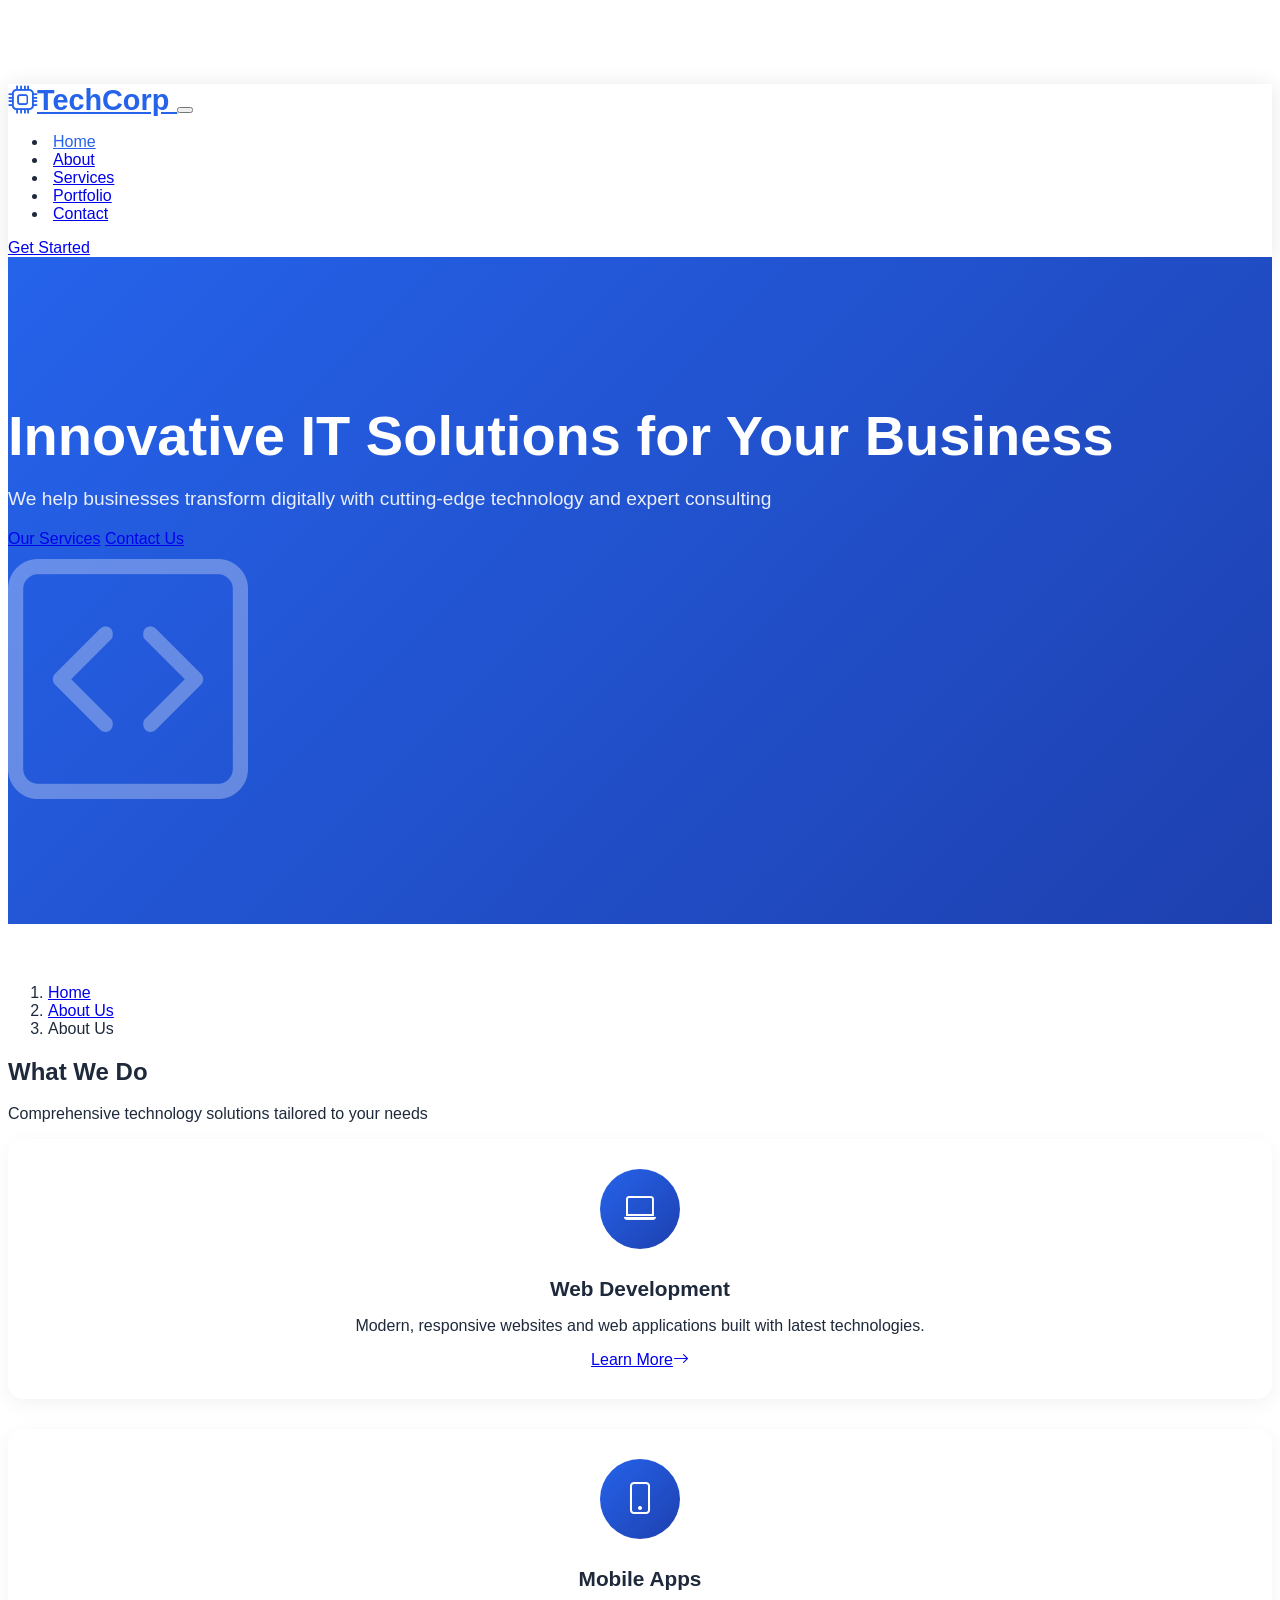
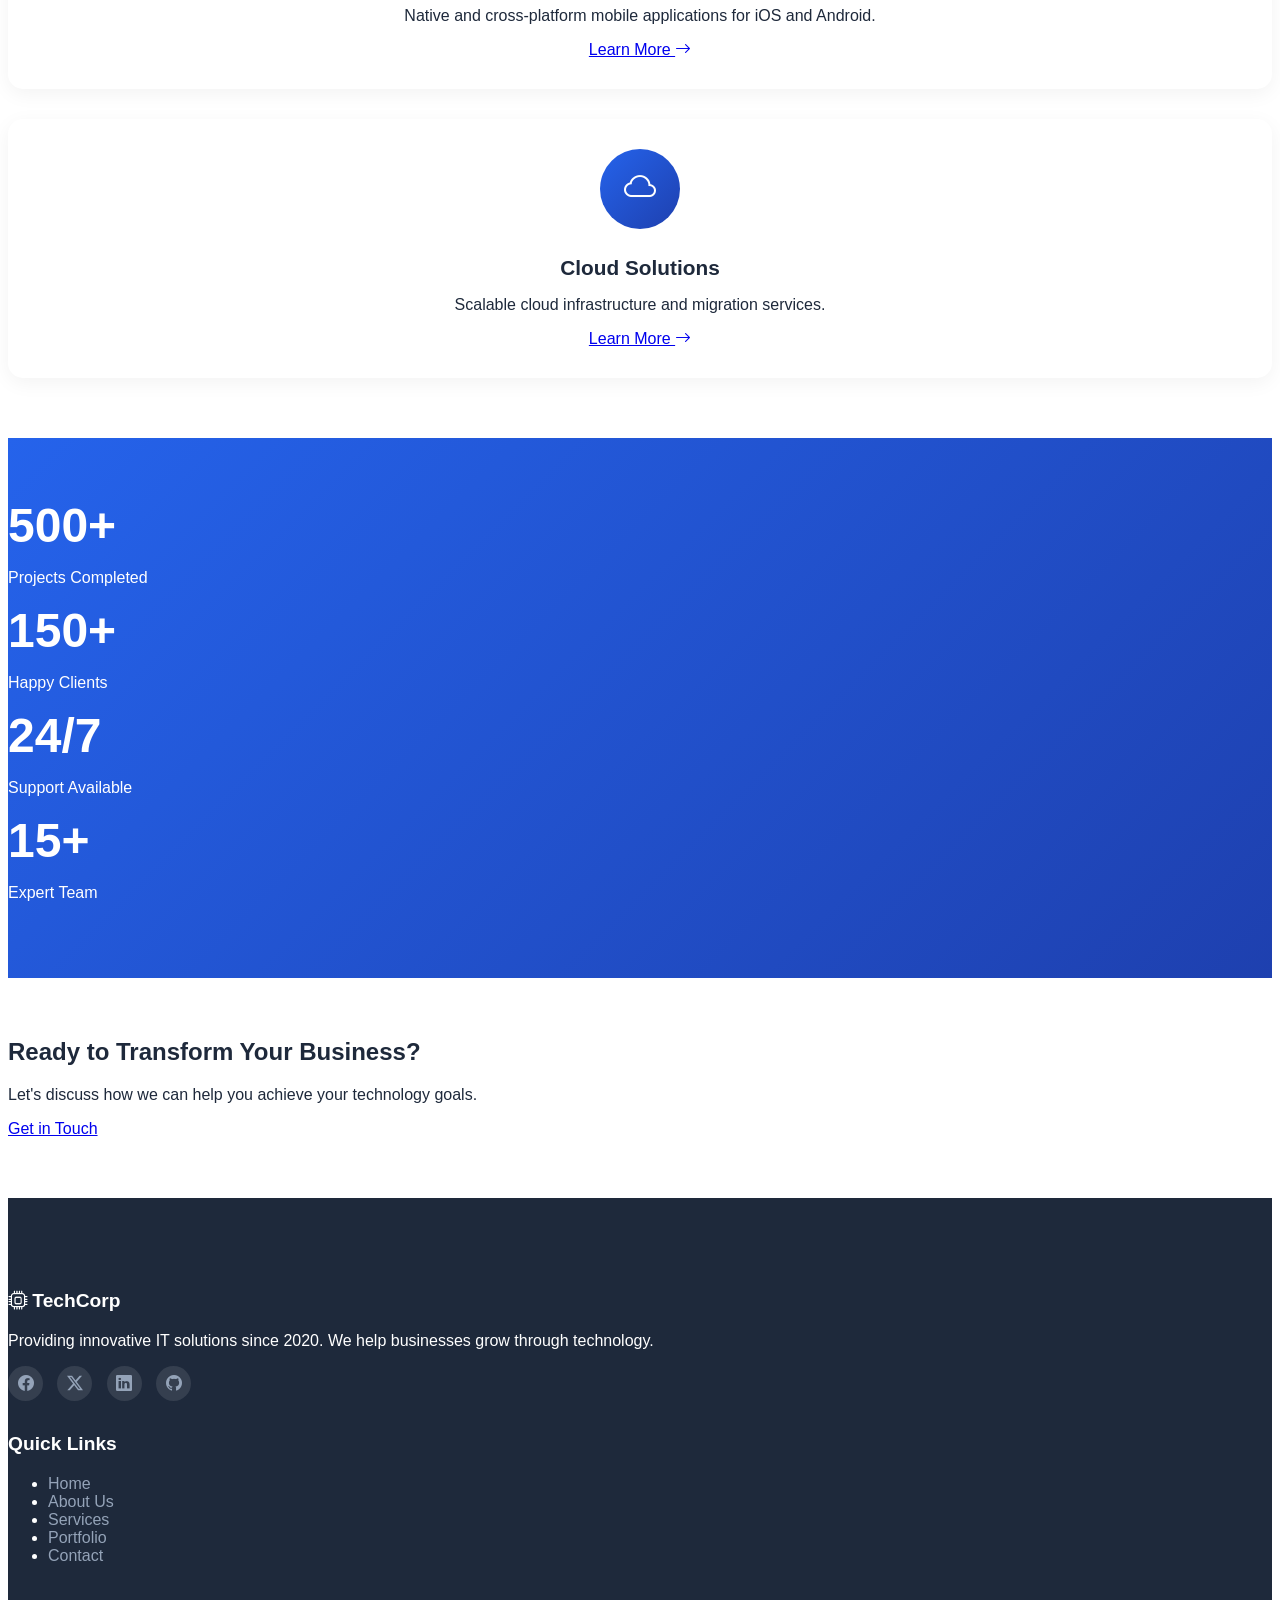
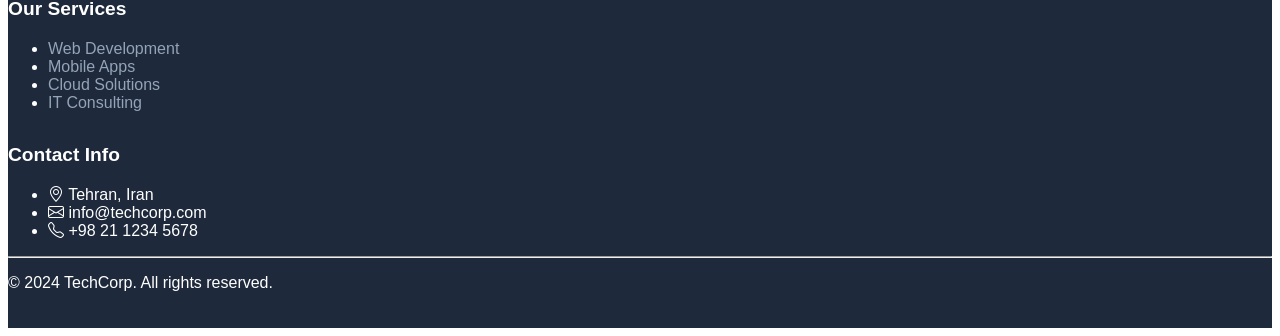
==== index.html @ d5554f4e "Add files via upload" ====
<!doctype html>
<html lang="en">
    <head>
        <meta charset="UTF-8" />
        <meta name="viewport" content="width=device-width, initial-scale=1.0" />
        <title>TechCorp | Professional IT Solutions</title>

        <!-- Bootstrap 5.3.8 CSS -->
        <link rel="stylesheet" href="Assets/css/bootstrap.min.css" />
        <link rel="stylesheet" href="Assets/css/bootstrap-icons.min.css" />

        <style>
            /* ========== GLOBAL STYLES ========== */
            :root {
                --primary: #2563eb;
                --primary-dark: #1e40af;
                --secondary: #64748b;
                --dark: #1e293b;
                --light: #f8fafc;
            }
            body {
                font-family: "Segoe UI", Tahoma, Geneva, Verdana, sans-serif;
                color: var(--dark);
                padding-top: 76px;
            }
            /* ========== NAVBAR STYLES ========== */
            .navbar {
                box-shadow: 0 2px 20px rgba(0, 0, 0, 0.1);
                background: white !important;
            }

            .navbar-brand {
                font-size: 1.8rem;
                font-weight: bold;
                color: var(--primary) !important;
            }

            .nav-link {
                font-weight: 500;
                margin: 0 5px;
                transition: all 0.3s;
            }

            .nav-link:hover,
            .nav-link.active {
                color: var(--primary) !important;
            }
            /* ========== HERO SECTION ========== */
            .hero {
                background: linear-gradient(
                    135deg,
                    var(--primary) 0%,
                    var(--primary-dark) 100%
                );
                color: white;
                padding: 100px 0;
                margin-bottom: 60px;
            }

            .hero h1 {
                font-size: 3.5rem;
                font-weight: bold;
                margin-bottom: 20px;
            }

            .hero .lead {
                font-size: 1.2rem;
                opacity: 0.9;
            }
            /* ========== SERVICES SECTION ========== */
            .service-card {
                text-align: center;
                padding: 30px 20px;
                border-radius: 15px;
                transition: all 0.3s;
                border: none;
                box-shadow: 0 5px 20px rgba(0, 0, 0, 0.05);
                margin-bottom: 30px;
                height: 100%;
            }

            .service-card:hover {
                transform: translateY(-10px);
                box-shadow: 0 15px 40px rgba(0, 0, 0, 0.1);
            }
            .service-icon {
                width: 80px;
                height: 80px;
                background: linear-gradient(
                    135deg,
                    var(--primary) 0%,
                    var(--primary-dark) 100%
                );
                border-radius: 50%;
                display: flex;
                align-items: center;
                justify-content: center;
                margin: 0 auto 20px;
                color: white;
                font-size: 2rem;
            }

            .service-card h4 {
                margin-bottom: 15px;
                font-size: 1.3rem;
            }
            /* ========== STATS SECTION ========== */
            .stats-section {
                background: linear-gradient(
                    135deg,
                    var(--primary) 0%,
                    var(--primary-dark) 100%
                );
                color: white;
                padding: 60px 0;
                margin: 60px 0;
            }

            .stat-number {
                font-size: 3rem;
                font-weight: bold;
                margin-bottom: 10px;
            }
            /* ========== FOOTER ========== */
            footer {
                background: var(--dark);
                color: white;
                padding: 60px 0 20px;
                margin-top: 60px;
            }

            footer h5 {
                margin-bottom: 20px;
                font-size: 1.2rem;
            }

            footer a {
                color: #94a3b8;
                text-decoration: none;
                transition: all 0.3s;
            }
            footer a:hover {
                color: white;
            }

            .social-links a {
                display: inline-block;
                width: 35px;
                height: 35px;
                background: rgba(255, 255, 255, 0.1);
                border-radius: 50%;
                text-align: center;
                line-height: 35px;
                margin-right: 10px;
                transition: all 0.3s;
            }
            .social-links a:hover {
                background: var(--primary);
                transform: translateY(-3px);
            }
            /* ========== RESPONSIVE ========== */
            @media (max-width: 768px) {
                .hero h1 {
                    font-size: 2rem;
                }
                .stat-number {
                    font-size: 2rem;
                }
            }
        </style>
    </head>
    <body>
        <!-- start navbar -->
        <nav class="navbar navbar-expand-lg fixed-top">
            <div class="container">
                <a href="index.html" class="navbar-brand">
                    <i class="bi bi-cpu me-2"></i>TechCorp
                </a>
                <button
                    class="navbar-toggler"
                    type="button"
                    data-bs-toggle="collapse"
                    data-bs-target="#mainNav"
                >
                    <span class="navbar-toggler-icon"></span>
                </button>
                <div class="collapse navbar-collapse" id="mainNav">
                    <ul class="navbar-nav ms-auto mb-2 mb-lg-0">
                        <li class="nav-item">
                            <a href="index.html" class="nav-link active"
                                >Home</a
                            >
                        </li>
                        <li class="nav-item">
                            <a href="about.html" class="nav-link">About</a>
                        </li>
                        <li class="nav-item">
                            <a href="services.html" class="nav-link"
                                >Services</a
                            >
                        </li>
                        <li class="nav-item">
                            <a href="portfolio.html" class="nav-link"
                                >Portfolio</a
                            >
                        </li>
                        <li class="nav-item">
                            <a href="contact.html" class="nav-link">Contact</a>
                        </li>
                    </ul>
                    <a href="contact.html" class="btn btn-secondary ms-lg-3"
                        >Get Started</a
                    >
                </div>
            </div>
        </nav>
        <!-- end navbar -->

        <!-- start HERO SECTION -->
        <section class="hero">
            <div class="container">
                <div class="row align-items-center">
                    <div class="col-lg-6">
                        <h1>Innovative IT Solutions for Your Business</h1>
                        <p class="lead mb-4">
                            We help businesses transform digitally with
                            cutting-edge technology and expert consulting
                        </p>
                        <div class="d-flex gap-3">
                            <a href="services.html" class="btn btn-light btn-lg"
                                >Our Services</a
                            >
                            <a
                                href="contact.html"
                                class="btn btn-outline-light btn-lg"
                                >Contact Us</a
                            >
                        </div>
                    </div>
                    <div class="col-lg-6 text-center d-none d-lg-block">
                        <i
                            class="bi bi-code-square"
                            style="font-size: 15rem; opacity: 0.3"
                        ></i>
                    </div>
                </div>
            </div>
        </section>
        <!-- end HERO SECTION -->

        <!-- start Breadcrumb -->
        <nav class="mb-4" aria-label="breadcrumb">
            <ol class="breadcrumb ms-5">
                <li class="breadcrumb-item">
                    <a href="index.html" class="text-decoration-none">Home</a>
                </li>
                <li class="breadcrumb-item">
                    <a href="#" class="text-decoration-none">About Us</a>
                </li>
                <li class="breadcrumb-item active" aria-current="page">
                    About Us
                </li>
            </ol>
        </nav>
        <!-- end Breadcrumb -->

        <!-- start SERVICES PREVIEW -->
        <div class="container">
            <div class="text-center mb-5">
                <h2 class="fw-bold">What We Do</h2>
                <p class="text-muted mt-4 mb-4">
                    Comprehensive technology solutions tailored to your needs
                </p>
                <div class="border-bottom w-25 mx-auto"></div>
            </div>
            <div class="row">
                <div class="col-md-4">
                    <div class="service-card">
                        <div class="service-icon">
                            <i class="bi bi-laptop"></i>
                        </div>
                        <h4>Web Development</h4>
                        <p class="text-muted" style="height: 25%">
                            Modern, responsive websites and web applications
                            built with latest technologies.
                        </p>
                        <a
                            href="services.html"
                            class="btn btn-link text-primary"
                            >Learn More<span
                                class="bi bi-arrow-right ms-2"
                            ></span
                        ></a>
                    </div>
                </div>
                <div class="col-md-4">
                    <div class="service-card">
                        <div class="service-icon">
                            <i class="bi bi-phone"></i>
                        </div>
                        <h4>Mobile Apps</h4>
                        <p class="text-muted" style="height: 25%">
                            Native and cross-platform mobile applications for
                            iOS and Android.
                        </p>
                        <a
                            href="services.html"
                            class="btn btn-link text-primary"
                            >Learn More
                            <span class="bi bi-arrow-right ms-2"></span
                        ></a>
                    </div>
                </div>
                <div class="col-md-4">
                    <div class="service-card">
                        <div class="service-icon">
                            <i class="bi bi-cloud"></i>
                        </div>
                        <h4>Cloud Solutions</h4>
                        <p class="text-muted" style="height: 25%">
                            Scalable cloud infrastructure and migration
                            services.
                        </p>
                        <a
                            href="services.html"
                            class="btn btn-link text-primary"
                            >Learn More
                            <span class="bi bi-arrow-right ms-2"></span
                        ></a>
                    </div>
                </div>
            </div>
        </div>
        <!-- end SERVICES PREVIEW -->
        <!-- start STATS SECTION -->
        <section class="stats-section">
            <div class="container">
                <div class="row text-center">
                    <div class="col-md-3">
                        <div class="stat-number">500+</div>
                        <p>Projects Completed</p>
                    </div>
                    <div class="col-md-3">
                        <div class="stat-number">150+</div>
                        <p>Happy Clients</p>
                    </div>
                    <div class="col-md-3">
                        <div class="stat-number">24/7</div>
                        <p>Support Available</p>
                    </div>
                    <div class="col-md-3">
                        <div class="stat-number">15+</div>
                        <p>Expert Team</p>
                    </div>
                </div>
            </div>
        </section>
        <!-- end STATS SECTION -->
        <!-- start CTA SECTION -->
        <div class="container">
            <div class="row justify-content-center">
                <div class="col-lg-8 text-center">
                    <h2 class="fw-bold">Ready to Transform Your Business?</h2>
                    <p class="text-muted mb-4 mt-4">
                        Let's discuss how we can help you achieve your
                        technology goals.
                    </p>
                    <a href="contact.html" class="btn btn-primary btn-lg"
                        >Get in Touch</a
                    >
                </div>
            </div>
        </div>
        <!-- end CTA SECTION -->
        <!-- start footer -->
        <footer>
            <div class="container">
                <div class="row">
                    <div class="col-md-4 mb-4">
                        <h5><i class="bi bi-cpu"></i> TechCorp</h5>
                        <p class="text-secondary">
                            Providing innovative IT solutions since 2020. We
                            help businesses grow through technology.
                        </p>
                        <div class="social-links">
                            <a href="#"><i class="bi bi-facebook"></i></a>
                            <a href="#"><i class="bi bi-twitter-x"></i></a>
                            <a href="#"><i class="bi bi-linkedin"></i></a>
                            <a href="#"><i class="bi bi-github"></i></a>
                        </div>
                    </div>
                    <div class="col-md-2 mb-4">
                        <h5>Quick Links</h5>
                        <ul class="list-unstyled">
                            <li><a href="index.html">Home</a></li>
                            <li><a href="about.html">About Us</a></li>
                            <li><a href="services.html">Services</a></li>
                            <li><a href="portfolio.html">Portfolio</a></li>
                            <li><a href="contact.html">Contact</a></li>
                        </ul>
                    </div>
                    <div class="col-md-3 mb-4">
                        <h5>Our Services</h5>
                        <ul class="list-unstyled">
                            <li><a href="services.html">Web Development</a></li>
                            <li><a href="services.html">Mobile Apps</a></li>
                            <li><a href="services.html">Cloud Solutions</a></li>
                            <li><a href="services.html">IT Consulting</a></li>
                        </ul>
                    </div>
                    <div class="col-md-3 mb-4">
                        <h5>Contact Info</h5>
                        <ul class="list-unstyled">
                            <li><i class="bi bi-geo-alt"></i> Tehran, Iran</li>
                            <li class="pt-2 pb-2">
                                <i class="bi bi-envelope"></i> info@techcorp.com
                            </li>
                            <li>
                                <i class="bi bi-telephone"></i> +98 21 1234 5678
                            </li>
                        </ul>
                    </div>
                </div>
                <hr class="border-secondary" />
                <div class="text-center text-secondary">
                    <p class="mb-0">
                        &copy; 2024 TechCorp. All rights reserved.
                    </p>
                </div>
            </div>
        </footer>
        <!-- end footer -->

        <script src="Assets/JS/bootstrap.bundle.min.js"></script>

        <!-- Back to Top Button -->
        <button
            onclick="scrollToTop()"
            id="backToTopBtn"
            class="btn btn-primary rounded-circle position-fixed"
            style="
                bottom: 20px;
                right: 20px;
                width: 45px;
                height: 45px;
                display: none;
                z-index: 99;
            "
        >
            <span class="bi-arrow-up"></span>
        </button>

        <script>
            // دکمه بازگشت به بالا
            window.onscroll = function () {
                const btn = document.getElementById("backToTopBtn");
                if (
                    document.body.scrollTop > 300 ||
                    document.documentElement.scrollTop > 300
                ) {
                    btn.style.display = "block";
                } else {
                    btn.style.display = "none";
                }
            };

            function scrollToTop() {
                window.scrollTo({ top: 0, behavior: "smooth" });
            }
        </script>
    </body>
</html>
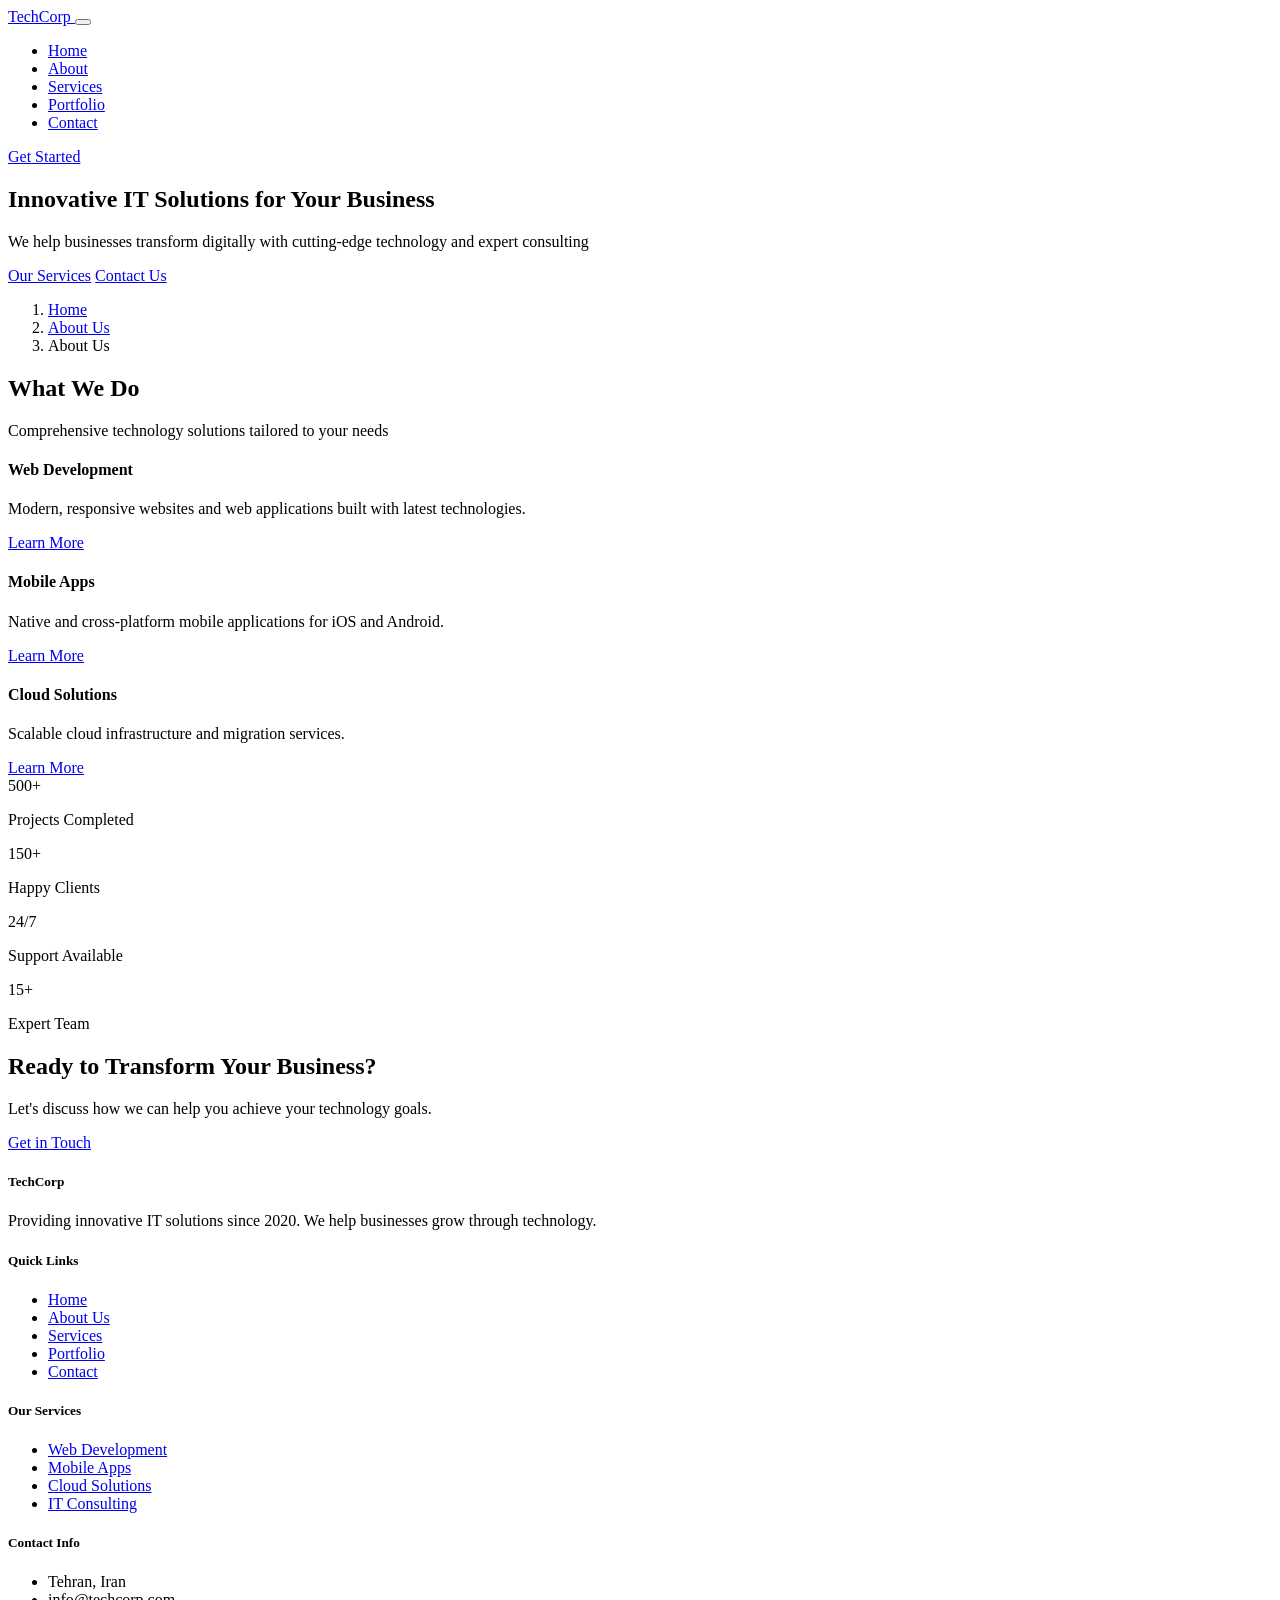
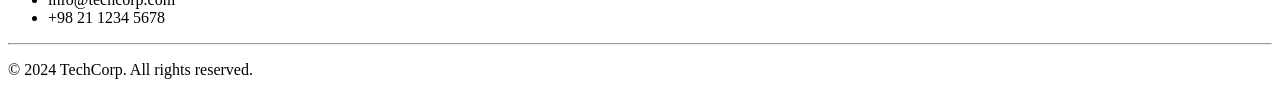
==== commit 88c0bb85: "add script.js and meta description" ====
--- a/index.html
+++ b/index.html
@@ -3,171 +3,16 @@
     <head>
         <meta charset="UTF-8" />
         <meta name="viewport" content="width=device-width, initial-scale=1.0" />
+        <meta
+            name="description"
+            content="TechCorp provides innovative IT solutions including web development, mobile apps, cloud services, and IT consulting. Transform your business with our expert team."
+        />
         <title>TechCorp | Professional IT Solutions</title>
 
         <!-- Bootstrap 5.3.8 CSS -->
-        <link rel="stylesheet" href="Assets/css/bootstrap.min.css" />
-        <link rel="stylesheet" href="Assets/css/bootstrap-icons.min.css" />
-
-        <style>
-            /* ========== GLOBAL STYLES ========== */
-            :root {
-                --primary: #2563eb;
-                --primary-dark: #1e40af;
-                --secondary: #64748b;
-                --dark: #1e293b;
-                --light: #f8fafc;
-            }
-            body {
-                font-family: "Segoe UI", Tahoma, Geneva, Verdana, sans-serif;
-                color: var(--dark);
-                padding-top: 76px;
-            }
-            /* ========== NAVBAR STYLES ========== */
-            .navbar {
-                box-shadow: 0 2px 20px rgba(0, 0, 0, 0.1);
-                background: white !important;
-            }
-
-            .navbar-brand {
-                font-size: 1.8rem;
-                font-weight: bold;
-                color: var(--primary) !important;
-            }
-
-            .nav-link {
-                font-weight: 500;
-                margin: 0 5px;
-                transition: all 0.3s;
-            }
-
-            .nav-link:hover,
-            .nav-link.active {
-                color: var(--primary) !important;
-            }
-            /* ========== HERO SECTION ========== */
-            .hero {
-                background: linear-gradient(
-                    135deg,
-                    var(--primary) 0%,
-                    var(--primary-dark) 100%
-                );
-                color: white;
-                padding: 100px 0;
-                margin-bottom: 60px;
-            }
-
-            .hero h1 {
-                font-size: 3.5rem;
-                font-weight: bold;
-                margin-bottom: 20px;
-            }
-
-            .hero .lead {
-                font-size: 1.2rem;
-                opacity: 0.9;
-            }
-            /* ========== SERVICES SECTION ========== */
-            .service-card {
-                text-align: center;
-                padding: 30px 20px;
-                border-radius: 15px;
-                transition: all 0.3s;
-                border: none;
-                box-shadow: 0 5px 20px rgba(0, 0, 0, 0.05);
-                margin-bottom: 30px;
-                height: 100%;
-            }
-
-            .service-card:hover {
-                transform: translateY(-10px);
-                box-shadow: 0 15px 40px rgba(0, 0, 0, 0.1);
-            }
-            .service-icon {
-                width: 80px;
-                height: 80px;
-                background: linear-gradient(
-                    135deg,
-                    var(--primary) 0%,
-                    var(--primary-dark) 100%
-                );
-                border-radius: 50%;
-                display: flex;
-                align-items: center;
-                justify-content: center;
-                margin: 0 auto 20px;
-                color: white;
-                font-size: 2rem;
-            }
-
-            .service-card h4 {
-                margin-bottom: 15px;
-                font-size: 1.3rem;
-            }
-            /* ========== STATS SECTION ========== */
-            .stats-section {
-                background: linear-gradient(
-                    135deg,
-                    var(--primary) 0%,
-                    var(--primary-dark) 100%
-                );
-                color: white;
-                padding: 60px 0;
-                margin: 60px 0;
-            }
-
-            .stat-number {
-                font-size: 3rem;
-                font-weight: bold;
-                margin-bottom: 10px;
-            }
-            /* ========== FOOTER ========== */
-            footer {
-                background: var(--dark);
-                color: white;
-                padding: 60px 0 20px;
-                margin-top: 60px;
-            }
-
-            footer h5 {
-                margin-bottom: 20px;
-                font-size: 1.2rem;
-            }
-
-            footer a {
-                color: #94a3b8;
-                text-decoration: none;
-                transition: all 0.3s;
-            }
-            footer a:hover {
-                color: white;
-            }
-
-            .social-links a {
-                display: inline-block;
-                width: 35px;
-                height: 35px;
-                background: rgba(255, 255, 255, 0.1);
-                border-radius: 50%;
-                text-align: center;
-                line-height: 35px;
-                margin-right: 10px;
-                transition: all 0.3s;
-            }
-            .social-links a:hover {
-                background: var(--primary);
-                transform: translateY(-3px);
-            }
-            /* ========== RESPONSIVE ========== */
-            @media (max-width: 768px) {
-                .hero h1 {
-                    font-size: 2rem;
-                }
-                .stat-number {
-                    font-size: 2rem;
-                }
-            }
-        </style>
+        <link rel="stylesheet" href="assets/css/bootstrap.min.css" />
+        <link rel="stylesheet" href="assets/css/bootstrap-icons.min.css" />
+        <link rel="stylesheet" href="assets/css/style.css" />
     </head>
     <body>
         <!-- start navbar -->
@@ -431,7 +276,8 @@
         </footer>
         <!-- end footer -->
 
-        <script src="Assets/JS/bootstrap.bundle.min.js"></script>
+        <script src="assets/JS/bootstrap.bundle.min.js"></script>
+        <script src="assets/js/script.js"></script>
 
         <!-- Back to Top Button -->
         <button
@@ -449,24 +295,5 @@
         >
             <span class="bi-arrow-up"></span>
         </button>
-
-        <script>
-            // دکمه بازگشت به بالا
-            window.onscroll = function () {
-                const btn = document.getElementById("backToTopBtn");
-                if (
-                    document.body.scrollTop > 300 ||
-                    document.documentElement.scrollTop > 300
-                ) {
-                    btn.style.display = "block";
-                } else {
-                    btn.style.display = "none";
-                }
-            };
-
-            function scrollToTop() {
-                window.scrollTo({ top: 0, behavior: "smooth" });
-            }
-        </script>
     </body>
 </html>
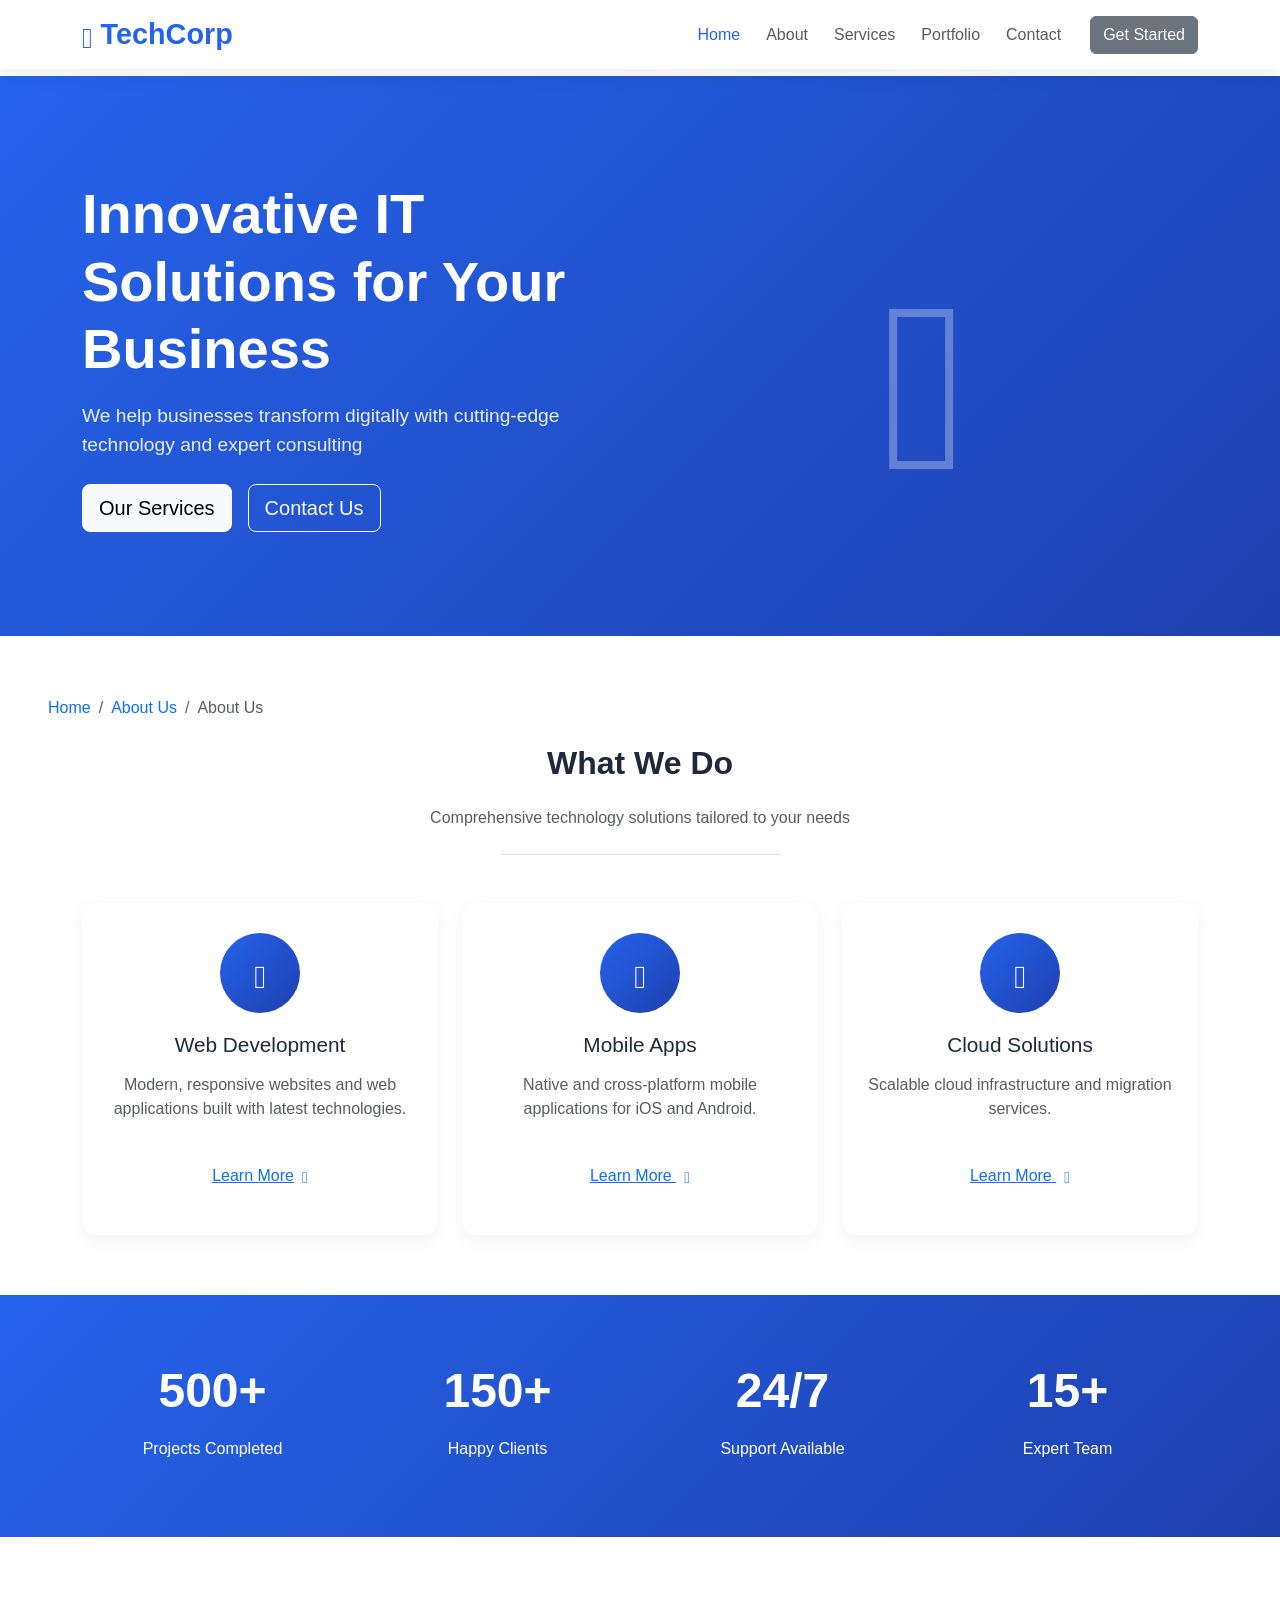
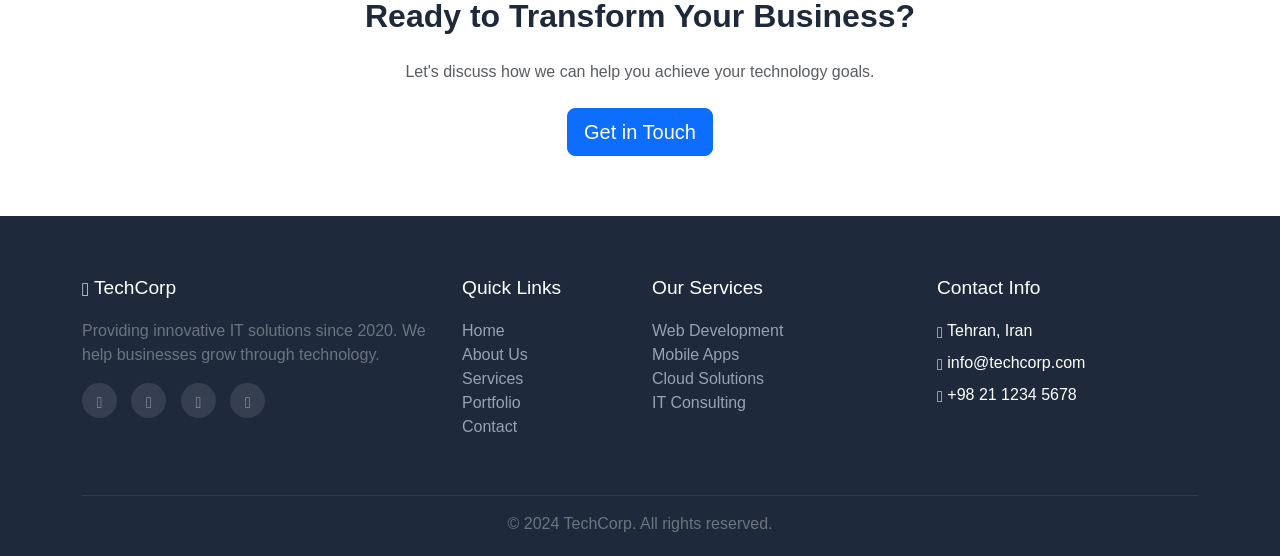
==== commit 419b8e6f: "Update index.html" ====
--- a/index.html
+++ b/index.html
@@ -276,7 +276,7 @@
         </footer>
         <!-- end footer -->
 
-        <script src="assets/JS/bootstrap.bundle.min.js"></script>
+        <script src="assets/js/bootstrap.bundle.min.js"></script>
         <script src="assets/js/script.js"></script>
 
         <!-- Back to Top Button -->
--- a/assets/css/style.css
+++ b/assets/css/style.css
@@ -0,0 +1,546 @@
+:root {
+    --primary: #2563eb;
+    --primary-dark: #1e40af;
+    --secondary: #64748b;
+    --dark: #1e293b;
+    --light: #f8fafc;
+}
+
+body {
+    font-family: "Segoe UI", Tahoma, Geneva, Verdana, sans-serif;
+    color: var(--dark);
+    padding-top: 76px;
+}
+/* ========== NAVBAR STYLES ========== */
+.navbar {
+    box-shadow: 0 2px 20px rgba(0, 0, 0, 0.1);
+    background: white !important;
+}
+
+.navbar-brand {
+    font-size: 1.8rem;
+    font-weight: bold;
+    color: var(--primary) !important;
+}
+
+.nav-link {
+    font-weight: 500;
+    margin: 0 5px;
+    transition: all 0.3s;
+}
+.nav-link:hover,
+.nav-link.active {
+    color: var(--primary) !important;
+}
+/* ========== HERO SECTION ========== */
+.hero {
+    background: linear-gradient(
+        135deg,
+        var(--primary) 0%,
+        var(--primary-dark) 100%
+    );
+    color: white;
+    padding: 100px 0;
+    margin-bottom: 60px;
+}
+
+.hero h1 {
+    font-size: 3.5rem;
+    font-weight: bold;
+    margin-bottom: 20px;
+}
+
+.hero .lead {
+    font-size: 1.2rem;
+    opacity: 0.9;
+}
+/* ========== SERVICES SECTION ========== */
+.service-card {
+    text-align: center;
+    padding: 30px 20px;
+    border-radius: 15px;
+    transition: all 0.3s;
+    border: none;
+    box-shadow: 0 5px 20px rgba(0, 0, 0, 0.05);
+    margin-bottom: 30px;
+    height: 100%;
+}
+
+.service-card:hover {
+    transform: translateY(-10px);
+    box-shadow: 0 15px 40px rgba(0, 0, 0, 0.1);
+}
+.service-icon {
+    width: 80px;
+    height: 80px;
+    background: linear-gradient(
+        135deg,
+        var(--primary) 0%,
+        var(--primary-dark) 100%
+    );
+    border-radius: 50%;
+    display: flex;
+    align-items: center;
+    justify-content: center;
+    margin: 0 auto 20px;
+    color: white;
+    font-size: 2rem;
+}
+.service-card h4 {
+    margin-bottom: 15px;
+    font-size: 1.3rem;
+}
+/* ========== STATS SECTION ========== */
+.stats-section {
+    background: linear-gradient(
+        135deg,
+        var(--primary) 0%,
+        var(--primary-dark) 100%
+    );
+    color: white;
+    padding: 60px 0;
+    margin: 60px 0;
+}
+
+.stat-number {
+    font-size: 3rem;
+    font-weight: bold;
+    margin-bottom: 10px;
+}
+/* ========== PAGE HEADER ========== */
+.page-header {
+    background: linear-gradient(
+        135deg,
+        var(--primary) 0%,
+        var(--primary-dark) 100%
+    );
+    color: white;
+    padding: 60px 0;
+    margin-bottom: 60px;
+}
+
+/* ========== CONTACT INFO CARDS ========== */
+.contact-info-card {
+    text-align: center;
+    padding: 30px 20px;
+    border-radius: 15px;
+    background: white;
+    box-shadow: 0 5px 20px rgba(0, 0, 0, 0.05);
+    transition: all 0.3s;
+    height: 100%;
+}
+
+.contact-info-card:hover {
+    transform: translateY(-5px);
+    box-shadow: 0 15px 40px rgba(0, 0, 0, 0.1);
+}
+.contact-icon {
+    width: 70px;
+    height: 70px;
+    background: linear-gradient(
+        135deg,
+        var(--primary) 0%,
+        var(--primary-dark) 100%
+    );
+    border-radius: 50%;
+    display: flex;
+    align-items: center;
+    justify-content: center;
+    margin: 0 auto 20px;
+    color: white;
+    font-size: 1.8rem;
+}
+
+.contact-info-card h4 {
+    font-size: 1.2rem;
+    margin-bottom: 15px;
+}
+/* ========== CONTACT FORM ========== */
+.contact-form {
+    background: white;
+    padding: 40px;
+    border-radius: 20px;
+    box-shadow: 0 5px 20px rgba(0, 0, 0, 0.05);
+}
+
+.form-control,
+.form-select {
+    border: 1px solid #e2e8f0;
+    padding: 12px 15px;
+    border-radius: 10px;
+}
+
+.form-control:focus,
+.form-select:focus {
+    border-color: var(--primary);
+    box-shadow: 0 0 0 0.2rem rgba(37, 99, 235, 0.1);
+}
+.btn-submit {
+    background: linear-gradient(
+        135deg,
+        var(--primary) 0%,
+        var(--primary-dark) 100%
+    );
+    border: none;
+    padding: 12px 30px;
+    font-weight: bold;
+    transition: all 0.3s;
+}
+
+.btn-submit:hover {
+    transform: translateY(-2px);
+    box-shadow: 0 5px 15px rgba(37, 99, 235, 0.3);
+}
+
+/* ========== MAP SECTION ========== */
+.map-container {
+    border-radius: 20px;
+    overflow: hidden;
+    box-shadow: 0 5px 20px rgba(0, 0, 0, 0.05);
+}
+
+/* ========== FAQ SECTION ========== */
+.faq-item {
+    border-bottom: 1px solid #e2e8f0;
+    padding: 20px 0;
+}
+
+.faq-item:last-child {
+    border-bottom: none;
+}
+
+.faq-question {
+    font-weight: bold;
+    cursor: pointer;
+    display: flex;
+    justify-content: space-between;
+    align-items: center;
+}
+
+.faq-question:hover {
+    color: var(--primary);
+}
+.faq-answer {
+    display: none;
+    margin-top: 15px;
+    color: var(--secondary);
+    line-height: 1.6;
+}
+
+.faq-answer.show {
+    display: block;
+}
+
+/* ========== FILTER BUTTONS ========== */
+.filter-btn {
+    background: transparent;
+    border: 2px solid #e2e8f0;
+    padding: 8px 25px;
+    border-radius: 30px;
+    margin: 5px;
+    transition: all 0.3s;
+    font-weight: 500;
+}
+
+.filter-btn:hover,
+.filter-btn.active {
+    background: var(--primary);
+    border-color: var(--primary);
+    color: white;
+}
+/* ========== PORTFOLIO CARDS ========== */
+.portfolio-card {
+    position: relative;
+    border-radius: 15px;
+    overflow: hidden;
+    margin-bottom: 30px;
+    cursor: pointer;
+    box-shadow: 0 5px 20px rgba(0, 0, 0, 0.05);
+    transition: all 0.3s;
+}
+
+.portfolio-card:hover {
+    transform: translateY(-5px);
+    box-shadow: 0 15px 40px rgba(0, 0, 0, 0.1);
+}
+.portfolio-img {
+    width: 100%;
+    height: 250px;
+    object-fit: cover;
+    transition: all 0.5s;
+}
+
+.portfolio-card:hover .portfolio-img {
+    transform: scale(1.05);
+}
+.portfolio-overlay {
+    position: absolute;
+    bottom: 0;
+    left: 0;
+    right: 0;
+    background: linear-gradient(to top, rgba(0, 0, 0, 0.9), transparent);
+    color: white;
+    padding: 20px;
+    transform: translateY(100%);
+    transition: all 0.3s;
+}
+
+.portfolio-card:hover .portfolio-overlay {
+    transform: translateY(0);
+}
+.portfolio-overlay h4 {
+    font-size: 1.1rem;
+    margin-bottom: 5px;
+}
+
+.portfolio-overlay p {
+    font-size: 0.8rem;
+    margin-bottom: 0;
+    opacity: 0.8;
+}
+/* ========== TESTIMONIALS ========== */
+.testimonial-card {
+    text-align: center;
+    padding: 30px;
+    border-radius: 20px;
+    background: white;
+    box-shadow: 0 5px 20px rgba(0, 0, 0, 0.05);
+    margin-bottom: 20px;
+    height: 100%;
+}
+
+.testimonial-img {
+    width: 80px;
+    height: 80px;
+    border-radius: 50%;
+    object-fit: cover;
+    margin-bottom: 20px;
+    border: 3px solid var(--primary);
+}
+.testimonial-text {
+    font-size: 0.95rem;
+    color: var(--secondary);
+    font-style: italic;
+    margin-bottom: 20px;
+}
+
+.stars {
+    color: #fbbf24;
+    margin-bottom: 15px;
+}
+
+/* ========== SERVICE DETAIL CARDS ========== */
+.service-detail-card {
+    padding: 40px 30px;
+    border-radius: 20px;
+    transition: all 0.3s;
+    border: none;
+    box-shadow: 0 5px 20px rgba(0, 0, 0, 0.05);
+    margin-bottom: 30px;
+    height: 100%;
+}
+/* ========== PAGE HEADER ========== */
+.page-header {
+    background: linear-gradient(
+        135deg,
+        var(--primary) 0%,
+        var(--primary-dark) 100%
+    );
+    color: white;
+    padding: 60px 0;
+    margin-bottom: 60px;
+}
+
+/* ========== SERVICE DETAIL CARDS ========== */
+.service-detail-card {
+    padding: 40px 30px;
+    border-radius: 20px;
+    transition: all 0.3s;
+    border: none;
+    box-shadow: 0 5px 20px rgba(0, 0, 0, 0.05);
+    margin-bottom: 30px;
+    height: 100%;
+}
+.service-detail-card h3 {
+    font-size: 1.5rem;
+    margin-bottom: 15px;
+}
+
+.service-features {
+    list-style: none;
+    padding: 0;
+    margin-top: 20px;
+}
+
+.service-features li {
+    padding: 8px 0;
+    border-bottom: 1px solid #e2e8f0;
+}
+
+.service-features li:last-child {
+    border-bottom: none;
+}
+.service-features i {
+    color: var(--primary);
+    margin-right: 10px;
+}
+
+/* ========== PRICING SECTION ========== */
+.pricing-card {
+    text-align: center;
+    padding: 40px 30px;
+    border-radius: 20px;
+    transition: all 0.3s;
+    border: 1px solid #e2e8f0;
+    background: white;
+    margin-bottom: 30px;
+}
+.pricing-card:hover {
+    transform: translateY(-10px);
+    box-shadow: 0 20px 40px rgba(0, 0, 0, 0.1);
+    border-color: transparent;
+}
+
+.pricing-card.popular {
+    border: 2px solid var(--primary);
+    position: relative;
+    background: white;
+}
+.popular-badge {
+    position: absolute;
+    top: -12px;
+    left: 50%;
+    transform: translateX(-50%);
+    background: var(--primary);
+    color: white;
+    padding: 5px 15px;
+    border-radius: 20px;
+    font-size: 0.8rem;
+    font-weight: bold;
+}
+
+.price {
+    font-size: 3rem;
+    font-weight: bold;
+    color: var(--primary);
+    margin: 20px 0;
+}
+.price span {
+    font-size: 1rem;
+    color: var(--secondary);
+}
+/* ========== TEAM SECTION ========== */
+.team-card {
+    text-align: center;
+    padding: 30px 20px;
+    border-radius: 15px;
+    transition: all 0.3s;
+    border: none;
+    box-shadow: 0 5px 20px rgba(0, 0, 0, 0.05);
+    margin-bottom: 30px;
+}
+
+.team-card:hover {
+    transform: translateY(-10px);
+    box-shadow: 0 15px 40px rgba(0, 0, 0, 0.1);
+}
+.team-img {
+    width: 150px;
+    height: 150px;
+    border-radius: 50%;
+    object-fit: cover;
+    margin-bottom: 20px;
+    border: 5px solid var(--primary);
+}
+.team-social a {
+    display: inline-block;
+    width: 35px;
+    height: 35px;
+    background: #e2e8f0;
+    border-radius: 50%;
+    text-align: center;
+    line-height: 35px;
+    margin: 0 5px;
+    color: var(--primary);
+    transition: all 0.3s;
+}
+
+.team-social a:hover {
+    background: var(--primary);
+    color: white;
+}
+/* ========== SKILLS SECTION ========== */
+.skill-item {
+    margin-bottom: 25px;
+}
+
+.skill-title {
+    display: flex;
+    justify-content: space-between;
+    margin-bottom: 10px;
+    font-weight: 500;
+}
+
+.progress {
+    height: 8px;
+    border-radius: 10px;
+}
+.progress-bar {
+    background: linear-gradient(
+        90deg,
+        var(--primary) 0%,
+        var(--primary-dark) 100%
+    );
+    border-radius: 10px;
+}
+
+/* ========== FOOTER ========== */
+footer {
+    background: var(--dark);
+    color: white;
+    padding: 60px 0 20px;
+    margin-top: 60px;
+}
+
+footer h5 {
+    margin-bottom: 20px;
+    font-size: 1.2rem;
+}
+footer a {
+    color: #94a3b8;
+    text-decoration: none;
+    transition: all 0.3s;
+}
+
+footer a:hover {
+    color: white;
+}
+.social-links a {
+    display: inline-block;
+    width: 35px;
+    height: 35px;
+    background: rgba(255, 255, 255, 0.1);
+    border-radius: 50%;
+    text-align: center;
+    line-height: 35px;
+    margin-right: 10px;
+    transition: all 0.3s;
+}
+
+.social-links a:hover {
+    background: var(--primary);
+    transform: translateY(-3px);
+}
+
+@media (max-width: 768px) {
+    .price {
+        font-size: 2rem;
+    }
+}
+
+/* ========== PROJECT DETAIL MODAL ========== */
+.modal-project-img {
+    width: 100%;
+    border-radius: 10px;
+    margin-bottom: 20px;
+}
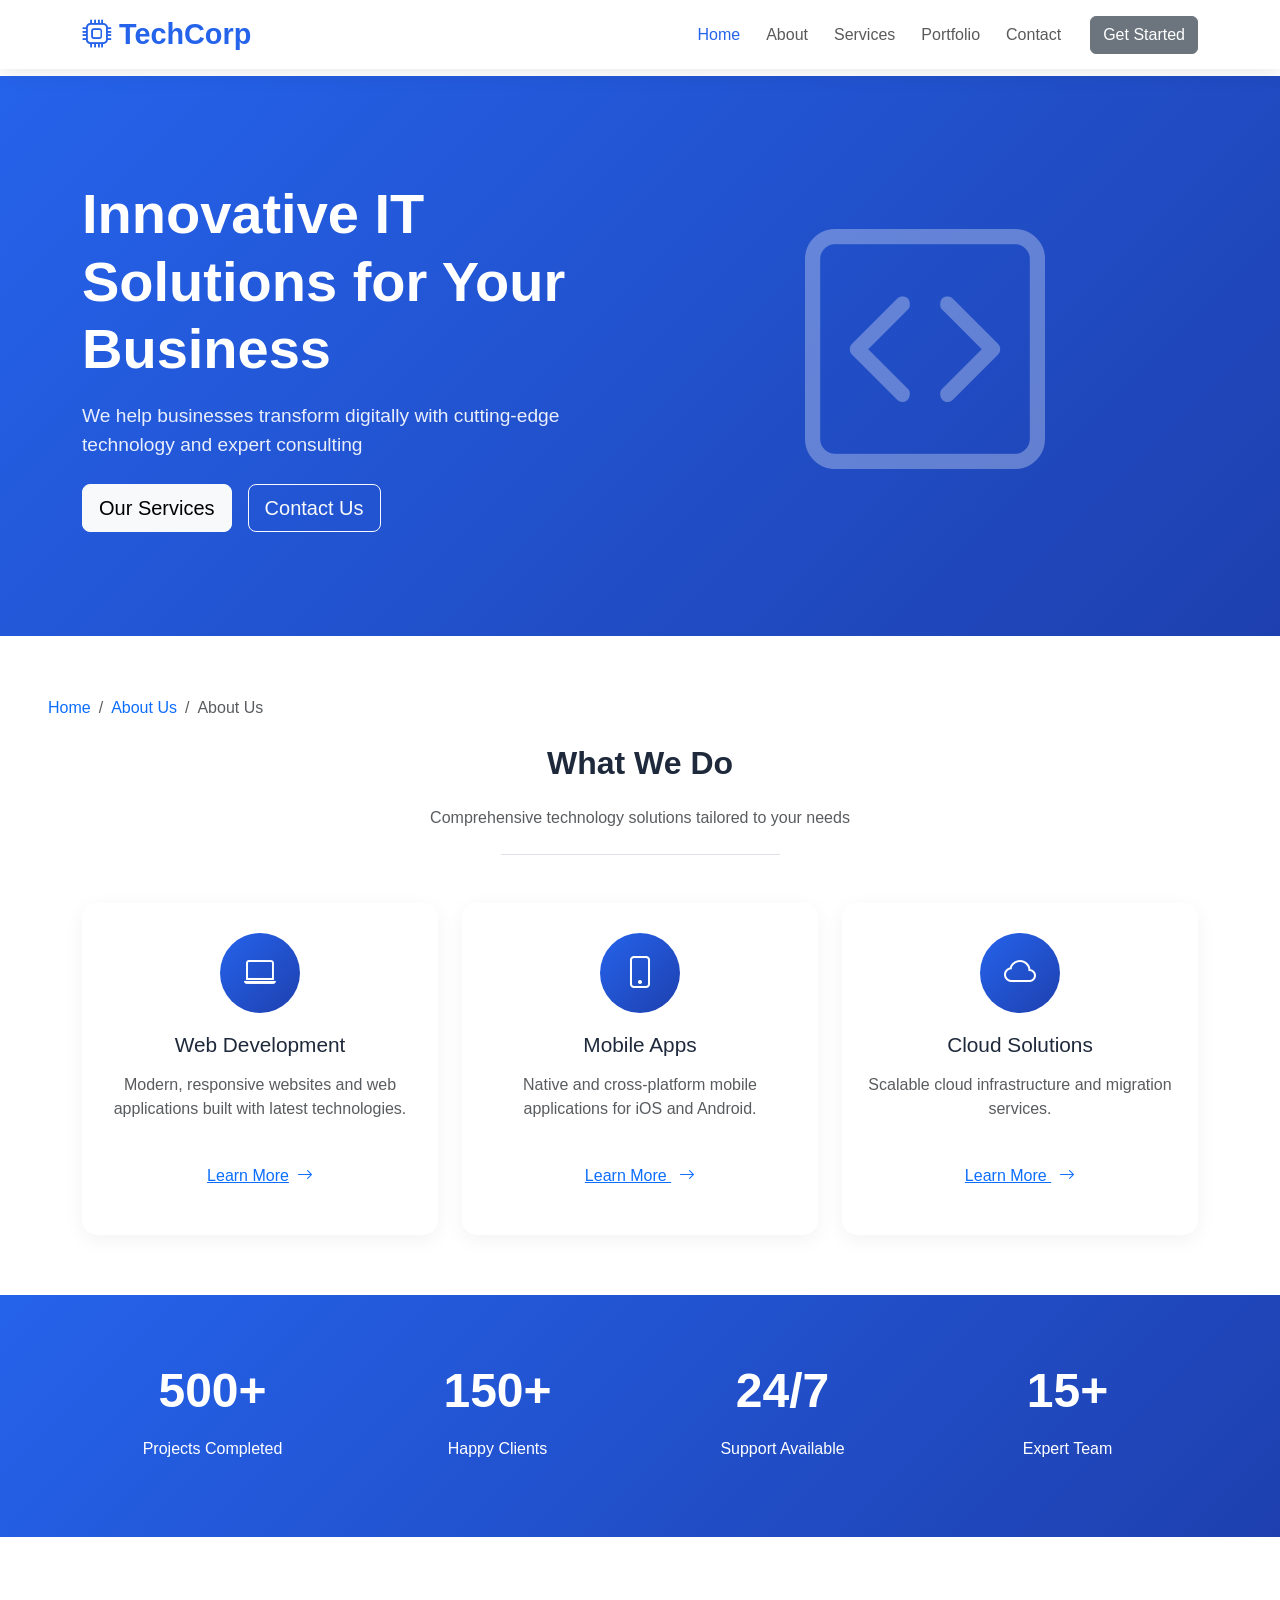
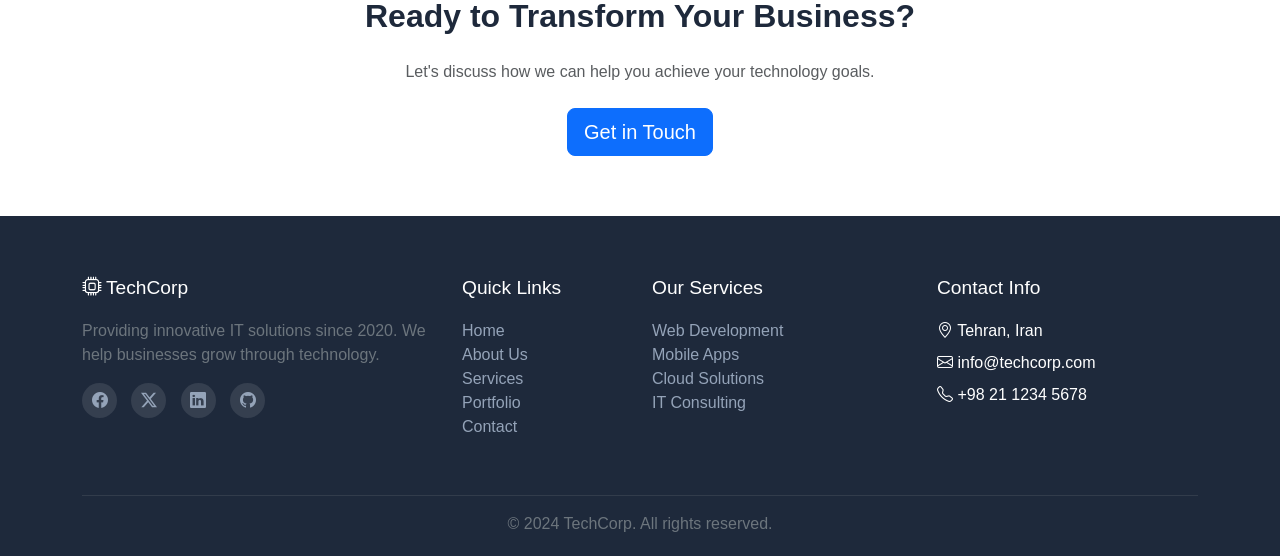
==== commit 62c9fcb4: "update all" ====
--- a/index.html
+++ b/index.html
@@ -11,7 +11,7 @@
 
         <!-- Bootstrap 5.3.8 CSS -->
         <link rel="stylesheet" href="assets/css/bootstrap.min.css" />
-        <link rel="stylesheet" href="assets/css/bootstrap-icons.min.css" />
+        <link rel="stylesheet" href="https://cdn.jsdelivr.net/npm/bootstrap-icons@1.11.3/font/bootstrap-icons.min.css" />
         <link rel="stylesheet" href="assets/css/style.css" />
     </head>
     <body>
@@ -275,9 +275,6 @@
             </div>
         </footer>
         <!-- end footer -->
-
-        <script src="assets/js/bootstrap.bundle.min.js"></script>
-        <script src="assets/js/script.js"></script>
 
         <!-- Back to Top Button -->
         <button
@@ -295,5 +292,8 @@
         >
             <span class="bi-arrow-up"></span>
         </button>
+
+        <script src="assets/js/bootstrap.bundle.min.js"></script>
+        <script src="assets/js/script.js"></script>
     </body>
 </html>
